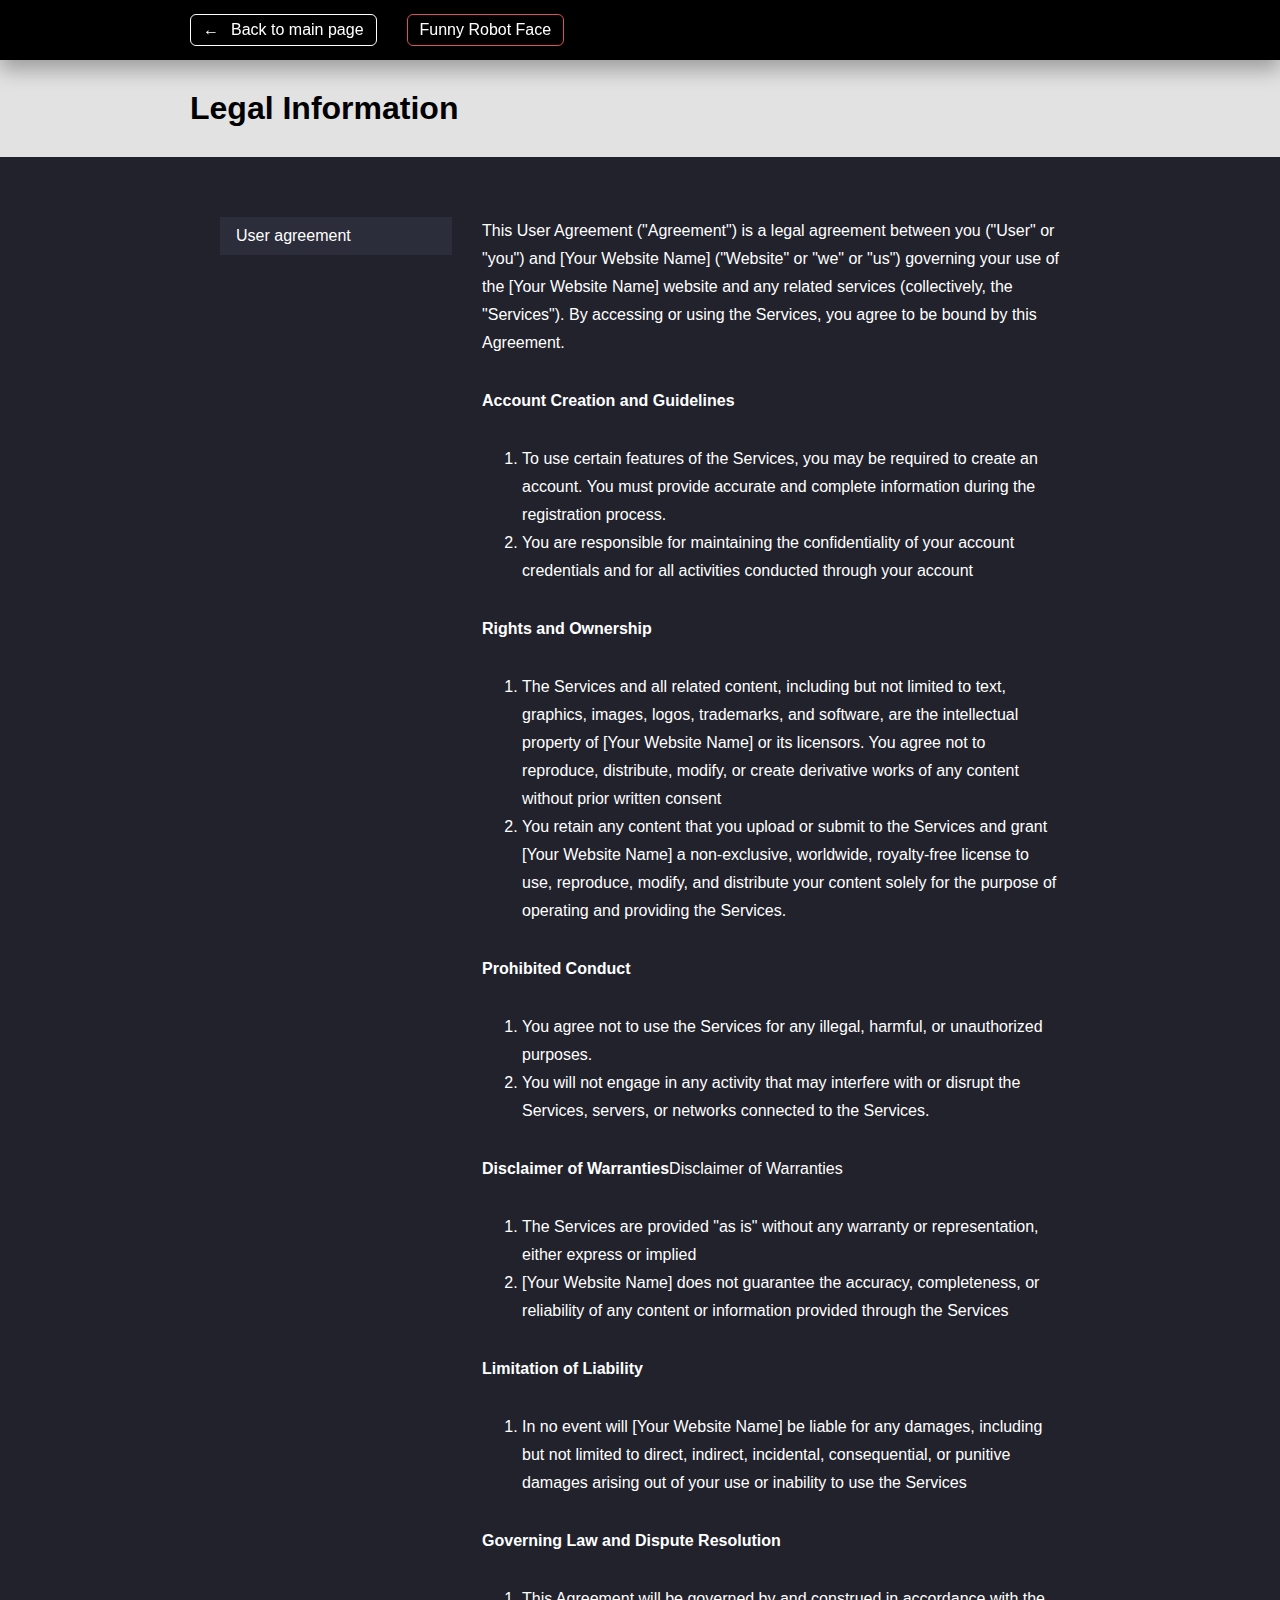
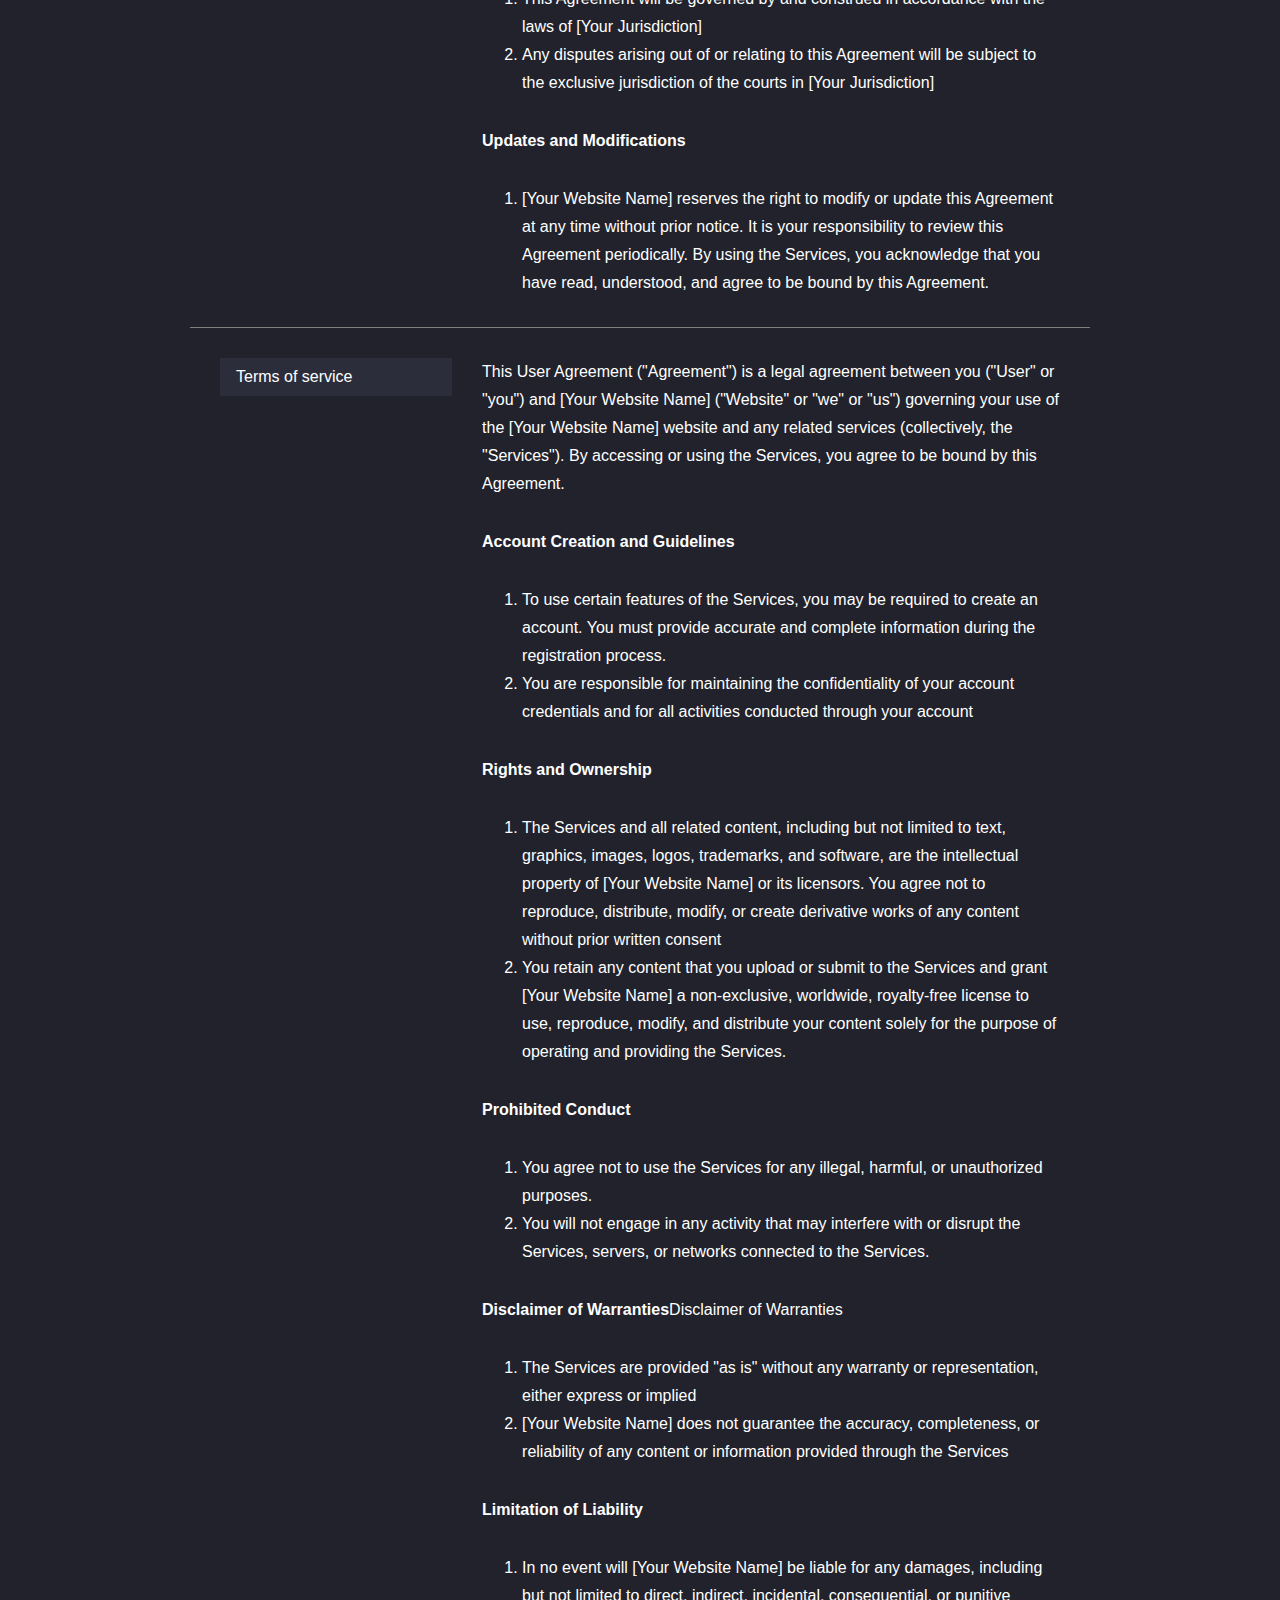
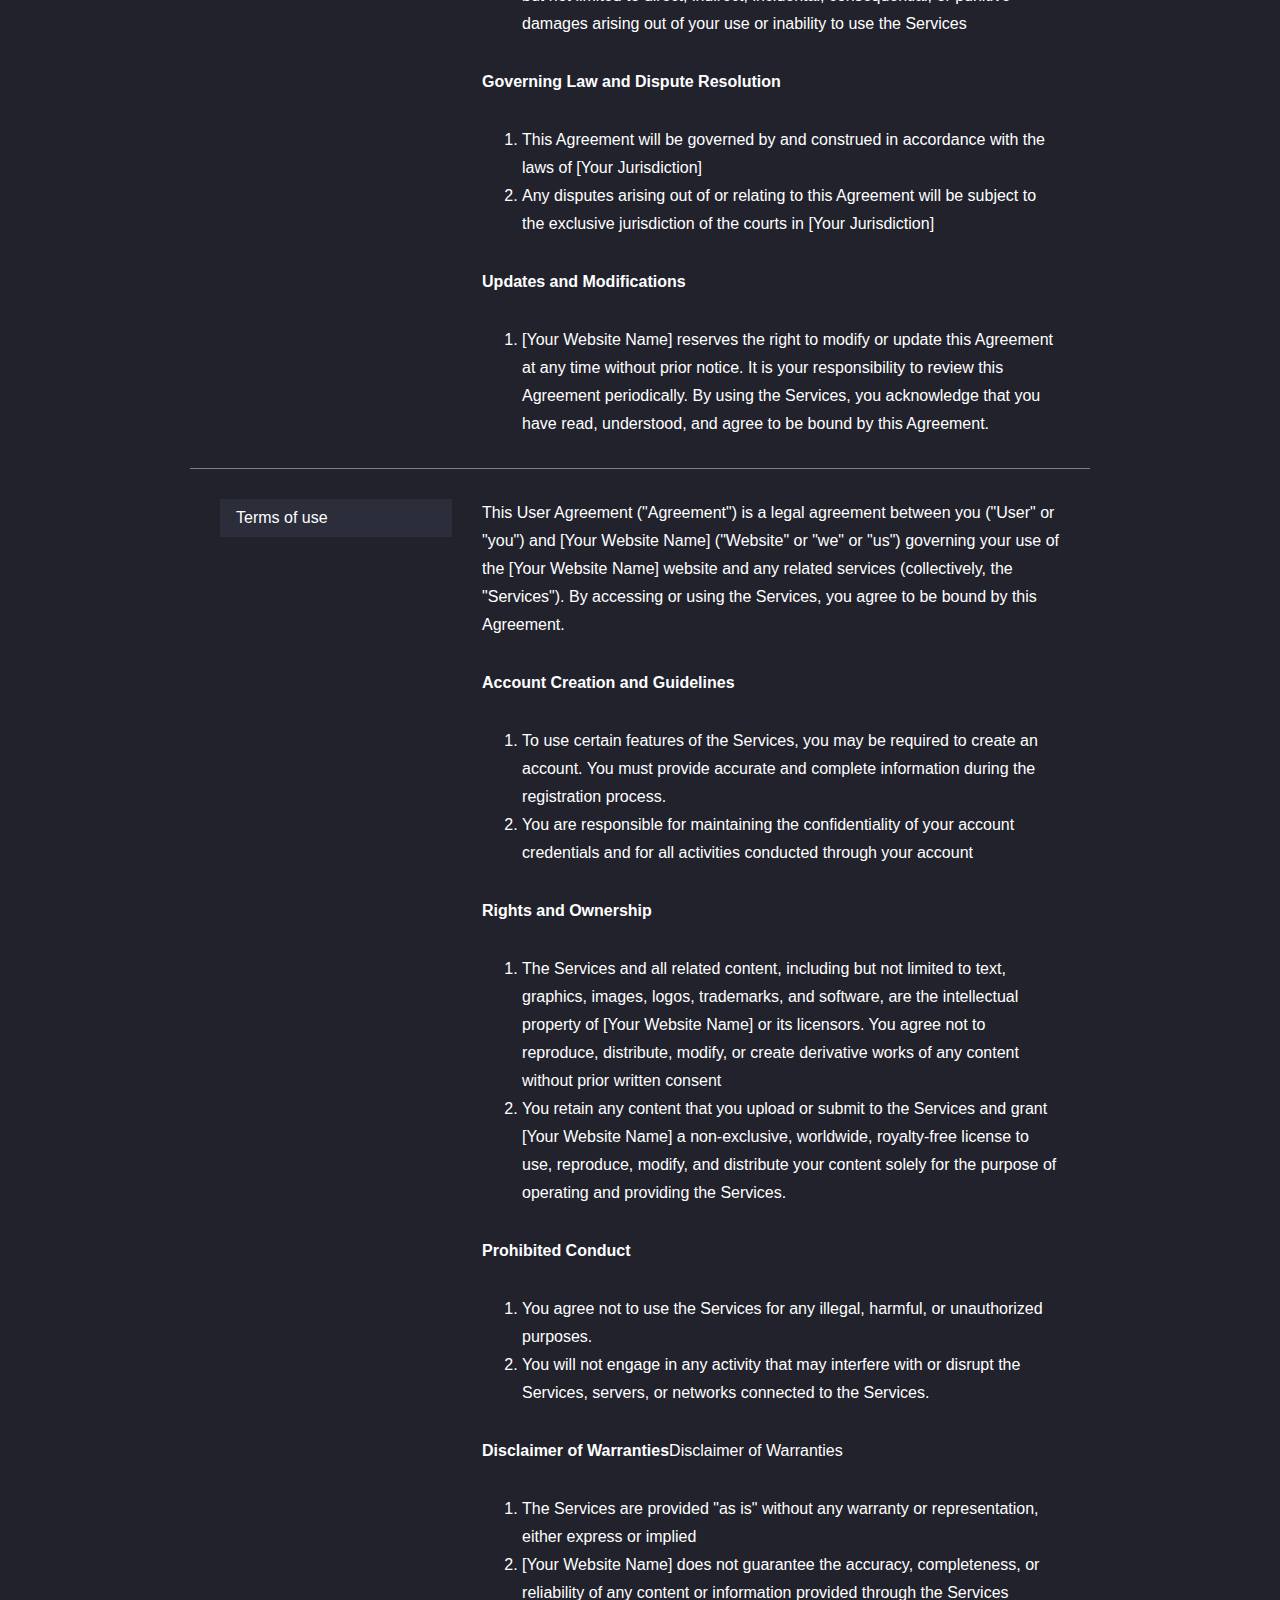
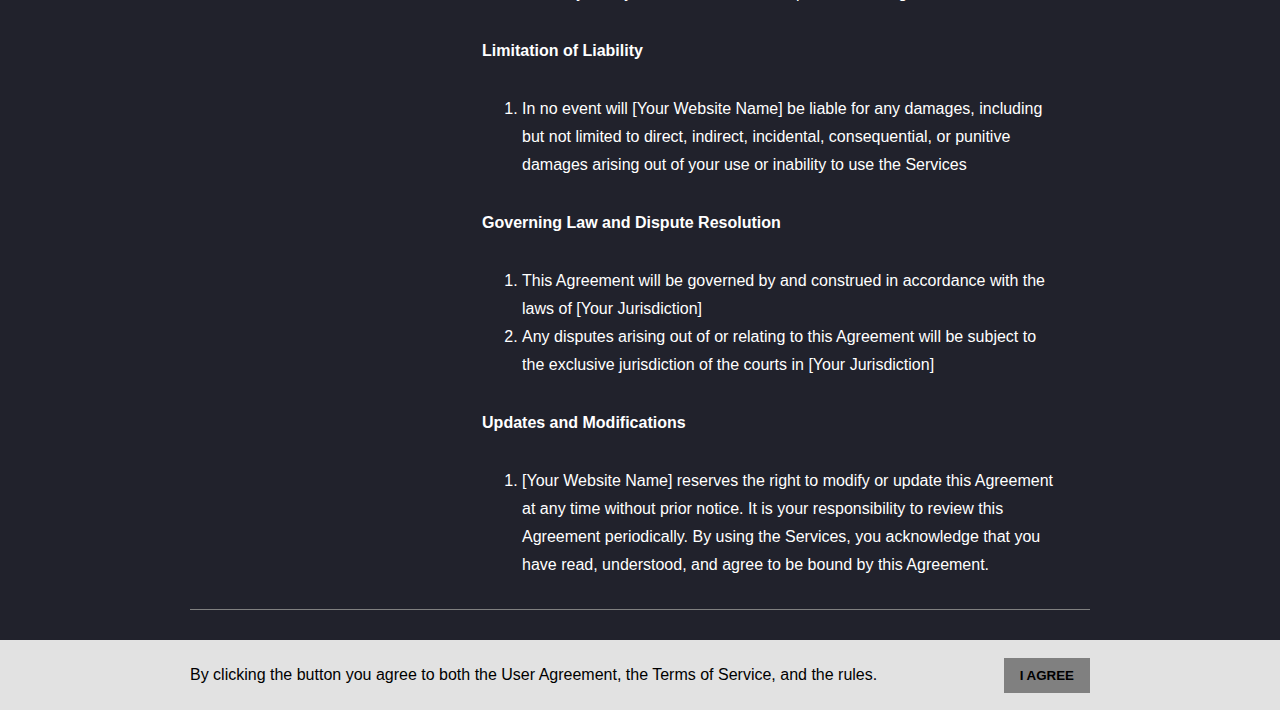
==== pages/legal-page.html @ af042175 "initial commit" ====
<!DOCTYPE html>
<html lang="en">
  <head>
    <meta charset="UTF-8" />
    <meta name="viewport" content="width=device-width, initial-scale=1.0" />
    <link rel="stylesheet" href="../css/styles.css" />
    <link rel="stylesheet" href="../css/legal-page.css" />
    <script src="../js/scripts.js" defer></script>
    <title>Legal information page</title>
  </head>
  <body>
    <header class="exercise-header">
      <nav class="top-nav">
        <ul>
          <li class="back-button">
            <a href="/">Back to main page</a>
          </li>
          <li>
            <a href="./fancy-robot.html">Funny Robot Face</a>
          </li>
        </ul>
      </nav>
    </header>
    <header class="legal-header">
      <h1>Legal Information</h1>
    </header>
    <main>
      <section>
        <span class="section-label">User agreement</span>
        <div class="document-content">
          <p>
            This User Agreement ("Agreement") is a legal agreement between you
            ("User" or "you") and [Your Website Name] ("Website" or "we" or
            "us") governing your use of the [Your Website Name] website and any
            related services (collectively, the "Services"). By accessing or
            using the Services, you agree to be bound by this Agreement.
          </p>
          <p><strong>Account Creation and Guidelines</strong></p>
          <ol>
            <li>
              To use certain features of the Services, you may be required to
              create an account. You must provide accurate and complete
              information during the registration process.
            </li>
            <li>
              You are responsible for maintaining the confidentiality of your
              account credentials and for all activities conducted through your
              account
            </li>
          </ol>
          <p><strong>Rights and Ownership</strong></p>
          <ol>
            <li>
              The Services and all related content, including but not limited to
              text, graphics, images, logos, trademarks, and software, are the
              intellectual property of [Your Website Name] or its licensors. You
              agree not to reproduce, distribute, modify, or create derivative
              works of any content without prior written consent
            </li>
            <li>
              You retain any content that you upload or submit to the Services
              and grant [Your Website Name] a non-exclusive, worldwide,
              royalty-free license to use, reproduce, modify, and distribute
              your content solely for the purpose of operating and providing the
              Services.
            </li>
          </ol>
          <p><strong>Prohibited Conduct</strong></p>
          <ol>
            <li>
              You agree not to use the Services for any illegal, harmful, or
              unauthorized purposes.
            </li>
            <li>
              You will not engage in any activity that may interfere with or
              disrupt the Services, servers, or networks connected to the
              Services.
            </li>
          </ol>
          <p>
            <strong>Disclaimer of Warranties</strong>Disclaimer of Warranties
          </p>
          <ol>
            <li>
              The Services are provided "as is" without any warranty or
              representation, either express or implied
            </li>
            <li>
              [Your Website Name] does not guarantee the accuracy, completeness,
              or reliability of any content or information provided through the
              Services
            </li>
          </ol>
          <p><strong>Limitation of Liability</strong></p>
          <ol>
            <li>
              In no event will [Your Website Name] be liable for any damages,
              including but not limited to direct, indirect, incidental,
              consequential, or punitive damages arising out of your use or
              inability to use the Services
            </li>
          </ol>
          <p><strong>Governing Law and Dispute Resolution</strong></p>
          <ol>
            <li>
              This Agreement will be governed by and construed in accordance
              with the laws of [Your Jurisdiction]
            </li>
            <li>
              Any disputes arising out of or relating to this Agreement will be
              subject to the exclusive jurisdiction of the courts in [Your
              Jurisdiction]
            </li>
          </ol>
          <p><strong>Updates and Modifications</strong></p>
          <ol>
            <li>
              [Your Website Name] reserves the right to modify or update this
              Agreement at any time without prior notice. It is your
              responsibility to review this Agreement periodically. By using the
              Services, you acknowledge that you have read, understood, and
              agree to be bound by this Agreement.
            </li>
          </ol>
        </div>
      </section>
      <section>
        <span class="section-label">Terms of service</span>
        <div class="document-content">
          <p>
            This User Agreement ("Agreement") is a legal agreement between you
            ("User" or "you") and [Your Website Name] ("Website" or "we" or
            "us") governing your use of the [Your Website Name] website and any
            related services (collectively, the "Services"). By accessing or
            using the Services, you agree to be bound by this Agreement.
          </p>
          <p><strong>Account Creation and Guidelines</strong></p>
          <ol>
            <li>
              To use certain features of the Services, you may be required to
              create an account. You must provide accurate and complete
              information during the registration process.
            </li>
            <li>
              You are responsible for maintaining the confidentiality of your
              account credentials and for all activities conducted through your
              account
            </li>
          </ol>
          <p><strong>Rights and Ownership</strong></p>
          <ol>
            <li>
              The Services and all related content, including but not limited to
              text, graphics, images, logos, trademarks, and software, are the
              intellectual property of [Your Website Name] or its licensors. You
              agree not to reproduce, distribute, modify, or create derivative
              works of any content without prior written consent
            </li>
            <li>
              You retain any content that you upload or submit to the Services
              and grant [Your Website Name] a non-exclusive, worldwide,
              royalty-free license to use, reproduce, modify, and distribute
              your content solely for the purpose of operating and providing the
              Services.
            </li>
          </ol>
          <p><strong>Prohibited Conduct</strong></p>
          <ol>
            <li>
              You agree not to use the Services for any illegal, harmful, or
              unauthorized purposes.
            </li>
            <li>
              You will not engage in any activity that may interfere with or
              disrupt the Services, servers, or networks connected to the
              Services.
            </li>
          </ol>
          <p>
            <strong>Disclaimer of Warranties</strong>Disclaimer of Warranties
          </p>
          <ol>
            <li>
              The Services are provided "as is" without any warranty or
              representation, either express or implied
            </li>
            <li>
              [Your Website Name] does not guarantee the accuracy, completeness,
              or reliability of any content or information provided through the
              Services
            </li>
          </ol>
          <p><strong>Limitation of Liability</strong></p>
          <ol>
            <li>
              In no event will [Your Website Name] be liable for any damages,
              including but not limited to direct, indirect, incidental,
              consequential, or punitive damages arising out of your use or
              inability to use the Services
            </li>
          </ol>
          <p><strong>Governing Law and Dispute Resolution</strong></p>
          <ol>
            <li>
              This Agreement will be governed by and construed in accordance
              with the laws of [Your Jurisdiction]
            </li>
            <li>
              Any disputes arising out of or relating to this Agreement will be
              subject to the exclusive jurisdiction of the courts in [Your
              Jurisdiction]
            </li>
          </ol>
          <p><strong>Updates and Modifications</strong></p>
          <ol>
            <li>
              [Your Website Name] reserves the right to modify or update this
              Agreement at any time without prior notice. It is your
              responsibility to review this Agreement periodically. By using the
              Services, you acknowledge that you have read, understood, and
              agree to be bound by this Agreement.
            </li>
          </ol>
        </div>
      </section>
      <section>
        <span class="section-label">Terms of use</span>
        <div class="document-content">
          <p>
            This User Agreement ("Agreement") is a legal agreement between you
            ("User" or "you") and [Your Website Name] ("Website" or "we" or
            "us") governing your use of the [Your Website Name] website and any
            related services (collectively, the "Services"). By accessing or
            using the Services, you agree to be bound by this Agreement.
          </p>
          <p><strong>Account Creation and Guidelines</strong></p>
          <ol>
            <li>
              To use certain features of the Services, you may be required to
              create an account. You must provide accurate and complete
              information during the registration process.
            </li>
            <li>
              You are responsible for maintaining the confidentiality of your
              account credentials and for all activities conducted through your
              account
            </li>
          </ol>
          <p><strong>Rights and Ownership</strong></p>
          <ol>
            <li>
              The Services and all related content, including but not limited to
              text, graphics, images, logos, trademarks, and software, are the
              intellectual property of [Your Website Name] or its licensors. You
              agree not to reproduce, distribute, modify, or create derivative
              works of any content without prior written consent
            </li>
            <li>
              You retain any content that you upload or submit to the Services
              and grant [Your Website Name] a non-exclusive, worldwide,
              royalty-free license to use, reproduce, modify, and distribute
              your content solely for the purpose of operating and providing the
              Services.
            </li>
          </ol>
          <p><strong>Prohibited Conduct</strong></p>
          <ol>
            <li>
              You agree not to use the Services for any illegal, harmful, or
              unauthorized purposes.
            </li>
            <li>
              You will not engage in any activity that may interfere with or
              disrupt the Services, servers, or networks connected to the
              Services.
            </li>
          </ol>
          <p>
            <strong>Disclaimer of Warranties</strong>Disclaimer of Warranties
          </p>
          <ol>
            <li>
              The Services are provided "as is" without any warranty or
              representation, either express or implied
            </li>
            <li>
              [Your Website Name] does not guarantee the accuracy, completeness,
              or reliability of any content or information provided through the
              Services
            </li>
          </ol>
          <p><strong>Limitation of Liability</strong></p>
          <ol>
            <li>
              In no event will [Your Website Name] be liable for any damages,
              including but not limited to direct, indirect, incidental,
              consequential, or punitive damages arising out of your use or
              inability to use the Services
            </li>
          </ol>
          <p><strong>Governing Law and Dispute Resolution</strong></p>
          <ol>
            <li>
              This Agreement will be governed by and construed in accordance
              with the laws of [Your Jurisdiction]
            </li>
            <li>
              Any disputes arising out of or relating to this Agreement will be
              subject to the exclusive jurisdiction of the courts in [Your
              Jurisdiction]
            </li>
          </ol>
          <p><strong>Updates and Modifications</strong></p>
          <ol>
            <li>
              [Your Website Name] reserves the right to modify or update this
              Agreement at any time without prior notice. It is your
              responsibility to review this Agreement periodically. By using the
              Services, you acknowledge that you have read, understood, and
              agree to be bound by this Agreement.
            </li>
          </ol>
        </div>
      </section>
    </main>
    <footer id="footer">
      <div class="footer-content">
        By clicking the button you agree to both the User Agreement, the Terms
        of Service, and the rules.
        <button class="agree-btn" disabled>I AGREE</button>
      </div>
    </footer>
  </body>
</html>
---- css/styles.css ----
* {
  padding: 0;
  margin: 0;
  box-sizing: border-box;
}

html,
body {
  height: 100%;
  font-family: Arial, Helvetica, sans-serif;
}

body {
  background-color: #21222c;
  display: flex;
  flex-direction: column;
  gap: 30px;
}

.content-container {
  height: 100%;
  display: flex;
  justify-content: center;
  align-items: center;
  gap: 30px;
  max-width: 70%;
  margin: 0 auto;
}

header.exercise-header {
  min-height: 60px;
  background-color: black;
  box-shadow: 0 10px 20px rgba(0, 0, 0, 0.3);
  position: fixed;
  width: 100%;
  display: flex;
  align-items: center;
  z-index: 10;
}

.top-nav {
  width: 900px;
  max-width: 900px;
  margin: 0 auto;
  display: flex;
  height: 100%;
}

.top-nav ul {
  display: flex;
  list-style-type: none;
  gap: 30px;
  height: 100%;
  align-items: center;
}

.top-nav a {
  color: white;
  padding: 6px 12px;
  border: 1px solid #da5252;
  border-radius: 6px;
  text-decoration: none;
  display: flex;
  gap: 12px;
}

.top-nav a:hover {
  background-color: #da5252;
}

.top-nav .back-button a {
  border-color: white;
}

.top-nav .back-button a:before {
  content: '\2190';
}

.top-nav .back-button a:hover {
  background-color: white;
  color: black;
}

.exercise {
  padding: 30px;
  border: 1px solid gray;
  border-radius: 30px;
  color: white;
  display: flex;
  flex-direction: column;
  gap: 20px;
  width: 100%;
}

.exercise h3 a {
  text-decoration: none;
  color: white;
  border-bottom: 1px solid white;
}

.exercise p {
  line-height: 24px;
}
---- css/legal-page.css ----
.legal-header {
  background-color: #e2e2e2;
  padding: 30px;
  margin-top: 60px;
  width: 100%;
}

.legal-header h1 {
  width: 100%;
  max-width: 900px;
  margin: 0 auto;
}

main {
}

section {
  display: flex;
  gap: 30px;
  position: relative;
  border-bottom: 1px solid grey;
  padding: 30px;
  max-width: 900px;
  margin: 0 auto;
  color: white;
}

.section-label {
  width: 100%;
  background-color: #2b2d3b;
  height: max-content;
  padding: 10px 16px;
}

.document-content {
  display: flex;
  flex-direction: column;
  gap: 30px;
  max-width: 600px;
}

.document-content p {
  line-height: 28px;
}

.document-content ol {
  margin: 0;
  padding-left: 40px;
}

.document-content li {
  line-height: 28px;
}

footer {
  display: flex;
  align-items: center;
  width: 100%;
  background-color: #e2e2e2;
  padding: 0 30px;
  min-height: 70px;
}

.footer-content {
  width: 100%;
  max-width: 900px;
  display: flex;
  gap: 50px;
  justify-content: space-between;
  align-items: center;
  margin: 0 auto;
}

.agree-btn {
  padding: 10px 16px;
  font-weight: bold;
  background-color: blueviolet;
  outline: none;
  border: none;
  color: white;
  cursor: pointer;
  transition: all 0.4s ease-in-out;
}

.agree-btn:disabled {
  background-color: grey;
  color: black;
  cursor: not-allowed;
}
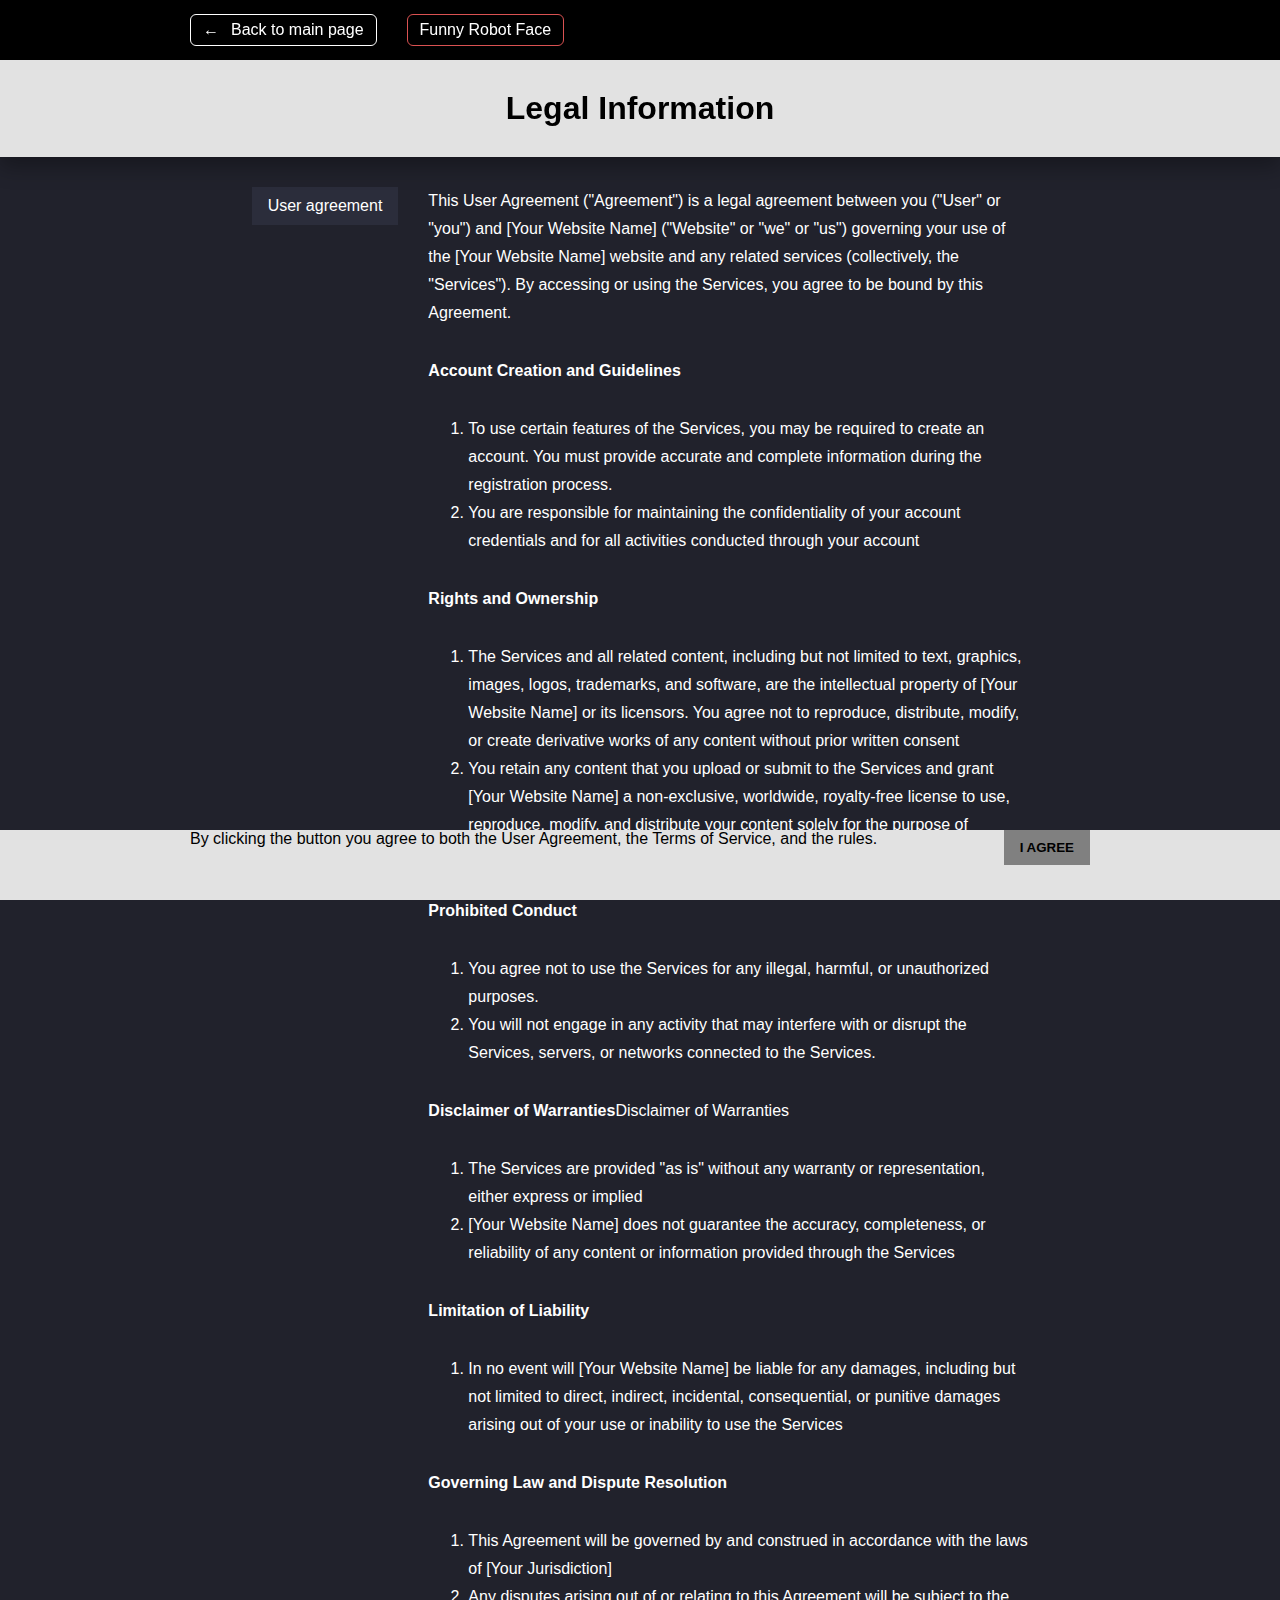
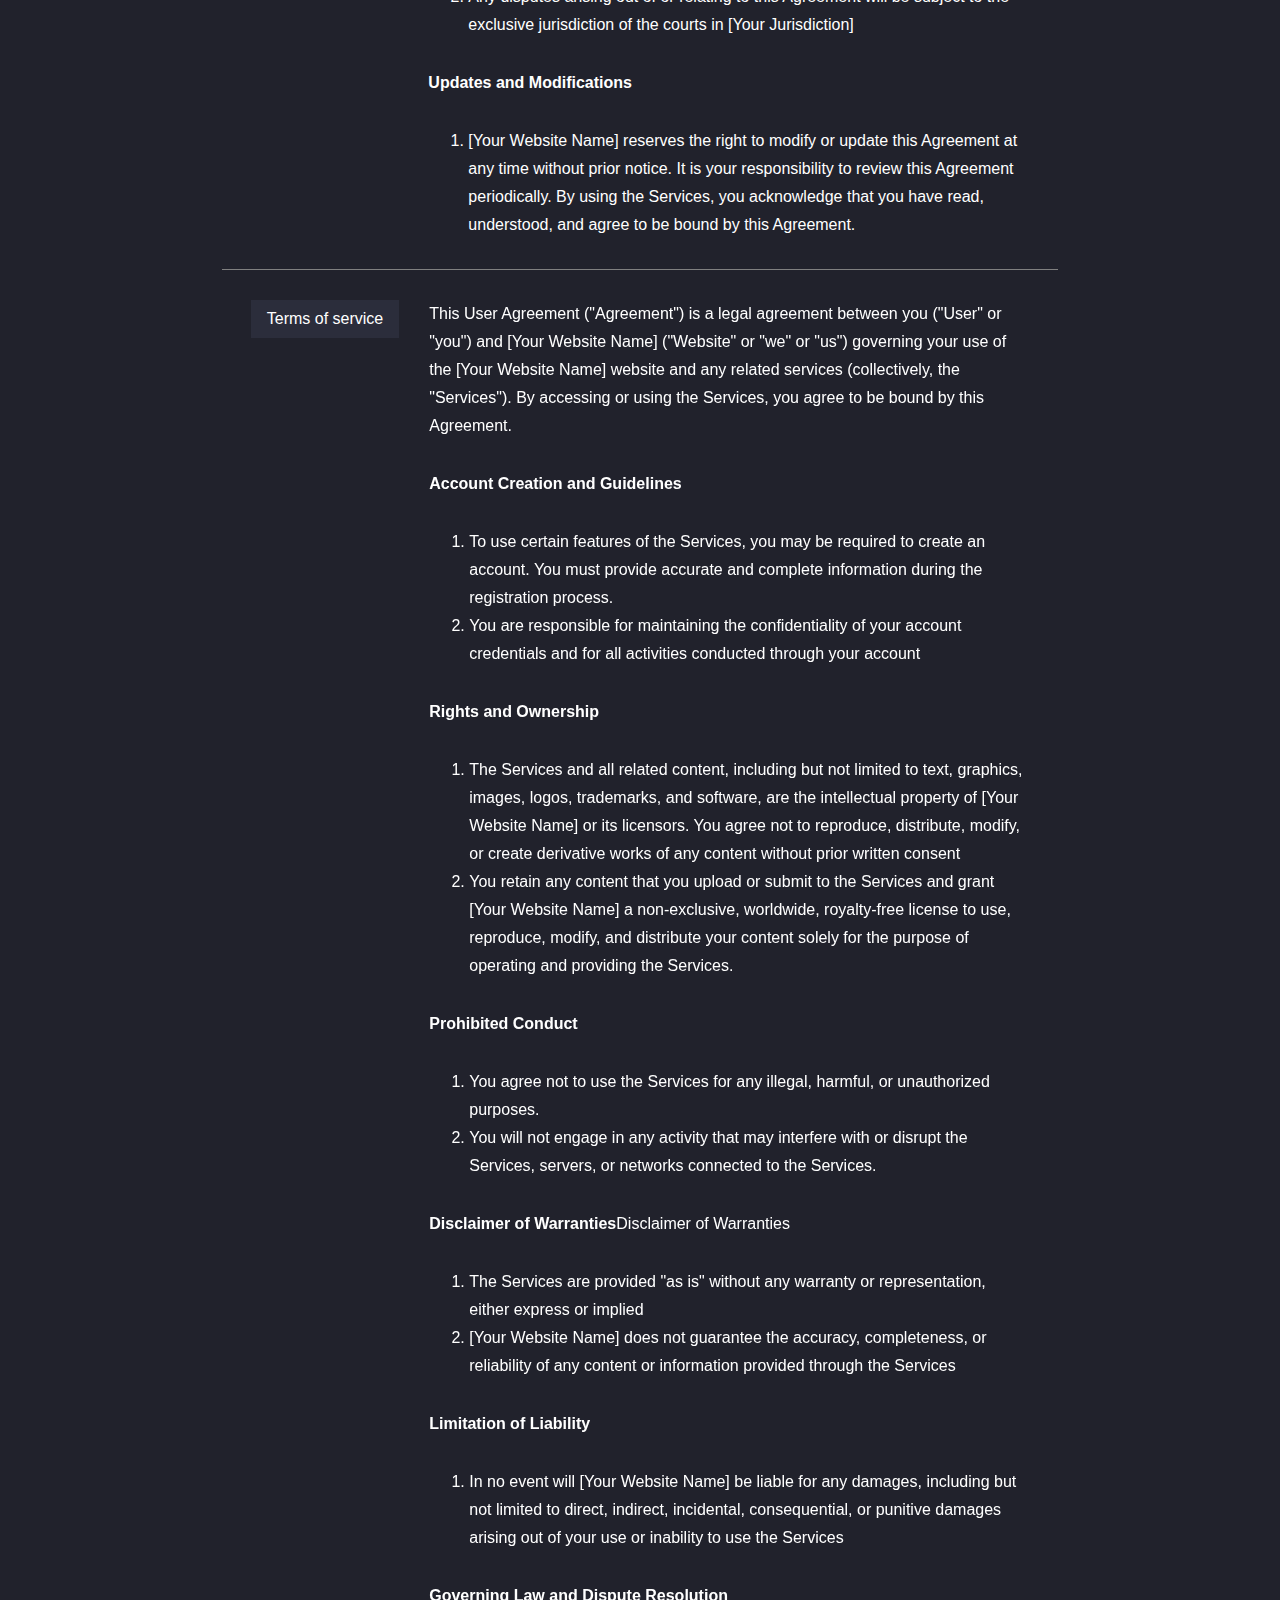
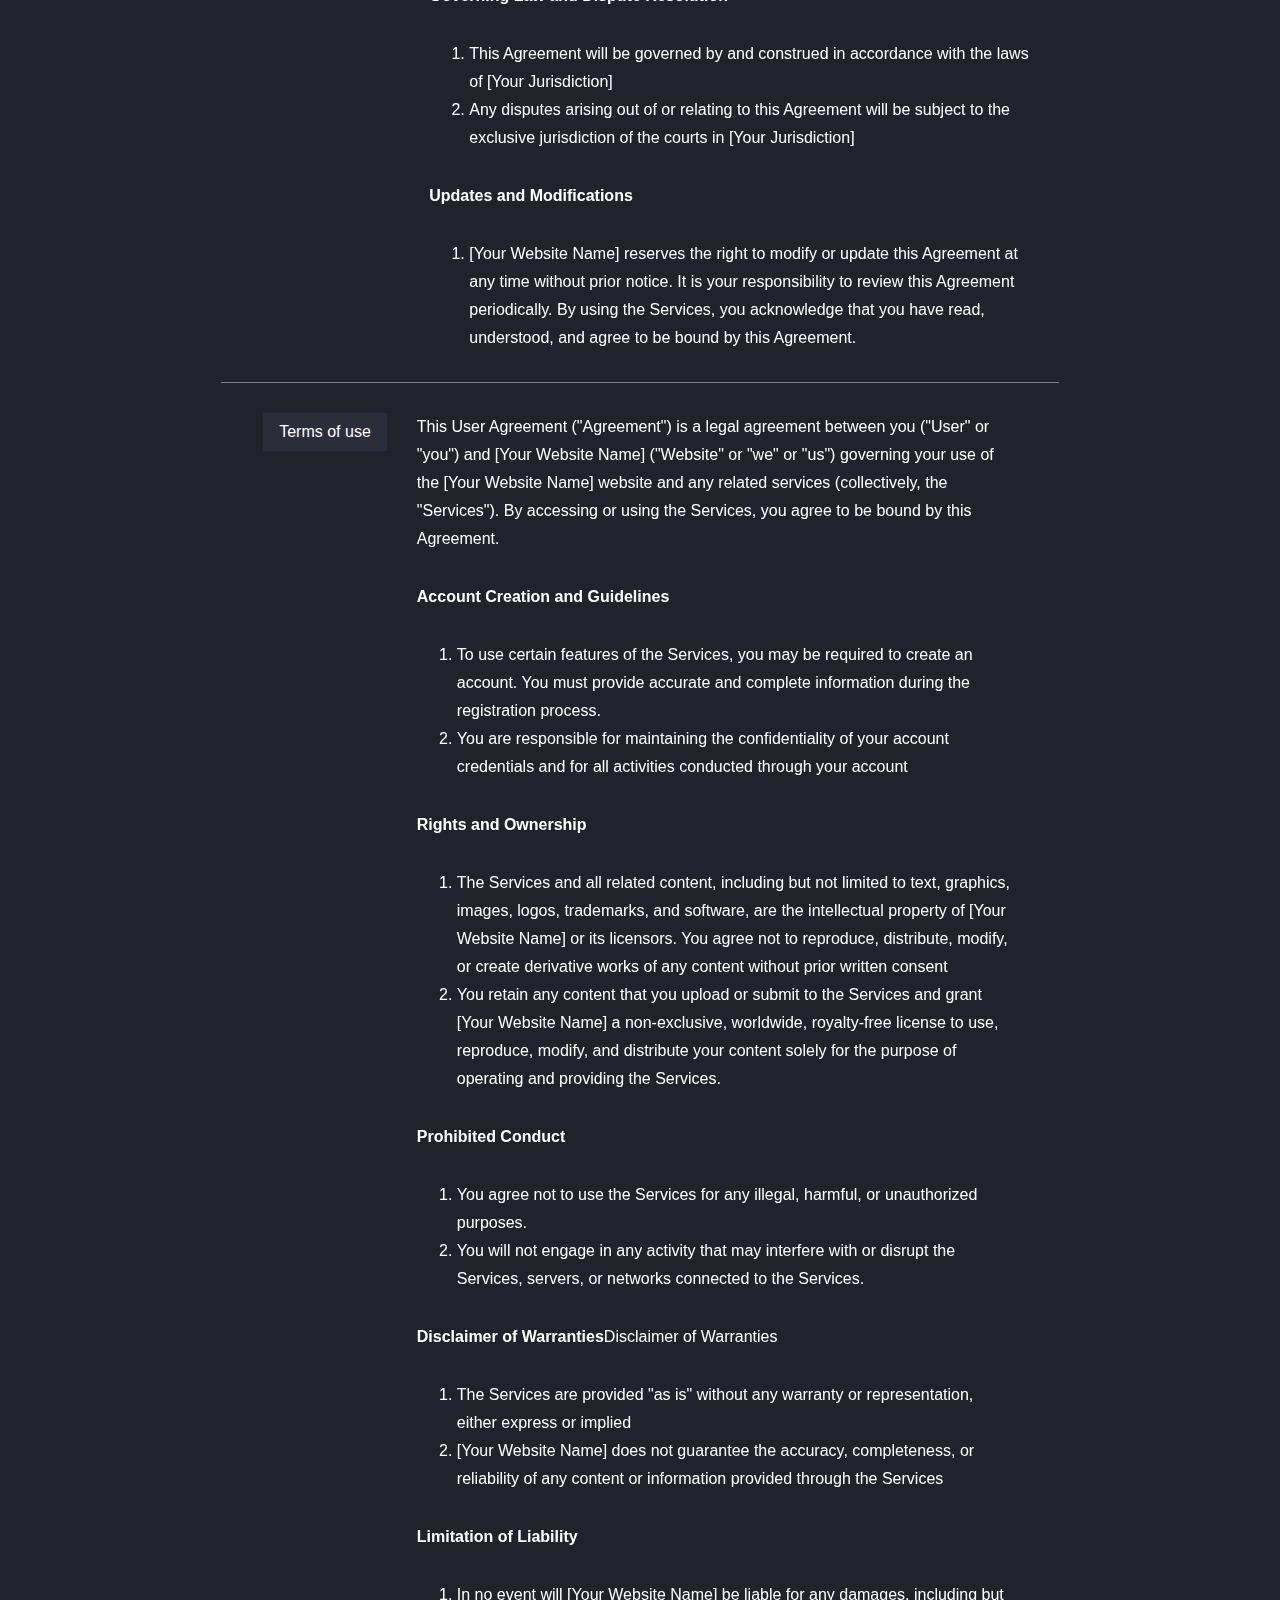
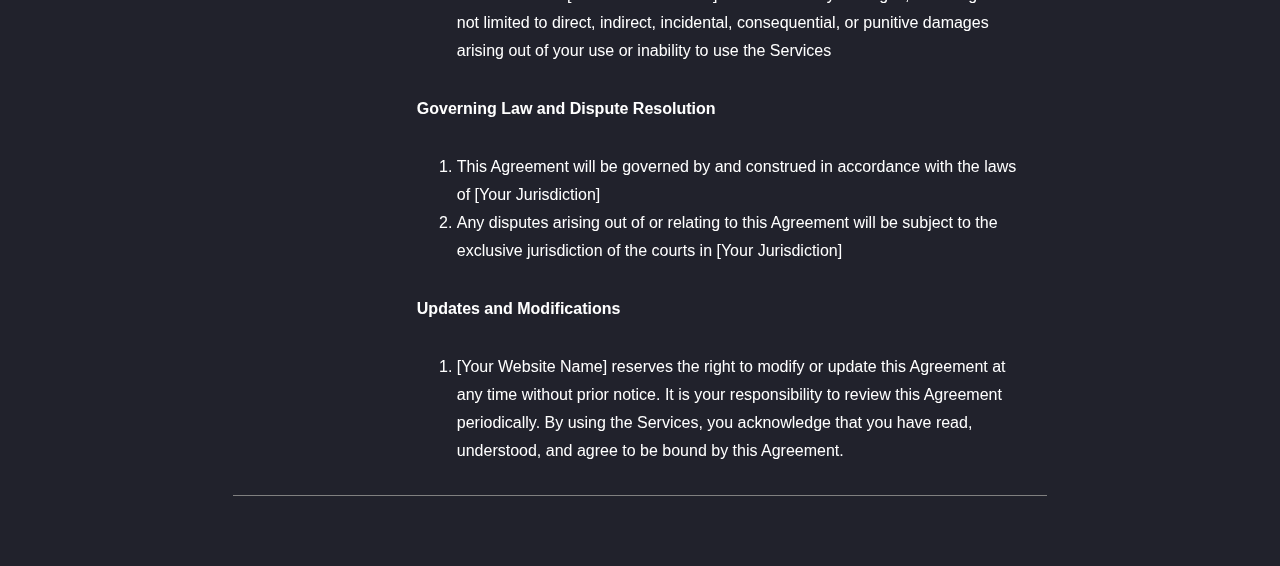
==== commit 673c0bac: "addressed problems with header, scroll button, and robot opacity" ====
--- a/pages/legal-page.html
+++ b/pages/legal-page.html
@@ -328,6 +328,7 @@
         By clicking the button you agree to both the User Agreement, the Terms
         of Service, and the rules.
         <button class="agree-btn" disabled>I AGREE</button>
+        <script src="../js/scripts.js"></script>
       </div>
     </footer>
   </body>
--- a/css/styles.css
+++ b/css/styles.css
@@ -73,7 +73,7 @@
 }
 
 .top-nav .back-button a:before {
-  content: '\2190';
+  content: "\2190";
 }
 
 .top-nav .back-button a:hover {
--- a/css/legal-page.css
+++ b/css/legal-page.css
@@ -1,17 +1,26 @@
 .legal-header {
+  display: flex;
+  position: fixed;
   background-color: #e2e2e2;
   padding: 30px;
   margin-top: 60px;
   width: 100%;
+  box-shadow: 0 10px 20px rgba(0, 0, 0, 0.3);
+  z-index: 10;
+  text-align: center;
 }
 
-.legal-header h1 {
+h1 {
   width: 100%;
-  max-width: 900px;
   margin: 0 auto;
 }
 
 main {
+  display: flex;
+  flex-direction: column;
+  margin-top: 157px;
+  padding-bottom: 70px;
+  width: 100%;
 }
 
 section {
@@ -26,7 +35,8 @@
 }
 
 .section-label {
-  width: 100%;
+  position: sticky;
+  top: 170px;
   background-color: #2b2d3b;
   height: max-content;
   padding: 10px 16px;
@@ -53,8 +63,8 @@
 }
 
 footer {
-  display: flex;
-  align-items: center;
+  bottom: 0%;
+  position: fixed;
   width: 100%;
   background-color: #e2e2e2;
   padding: 0 30px;
@@ -62,12 +72,12 @@
 }
 
 .footer-content {
+  text-align: center;
   width: 100%;
   max-width: 900px;
   display: flex;
   gap: 50px;
   justify-content: space-between;
-  align-items: center;
   margin: 0 auto;
 }
 
@@ -80,10 +90,12 @@
   color: white;
   cursor: pointer;
   transition: all 0.4s ease-in-out;
+  display: block;
 }
 
 .agree-btn:disabled {
   background-color: grey;
   color: black;
   cursor: not-allowed;
+  display: block;
 }
